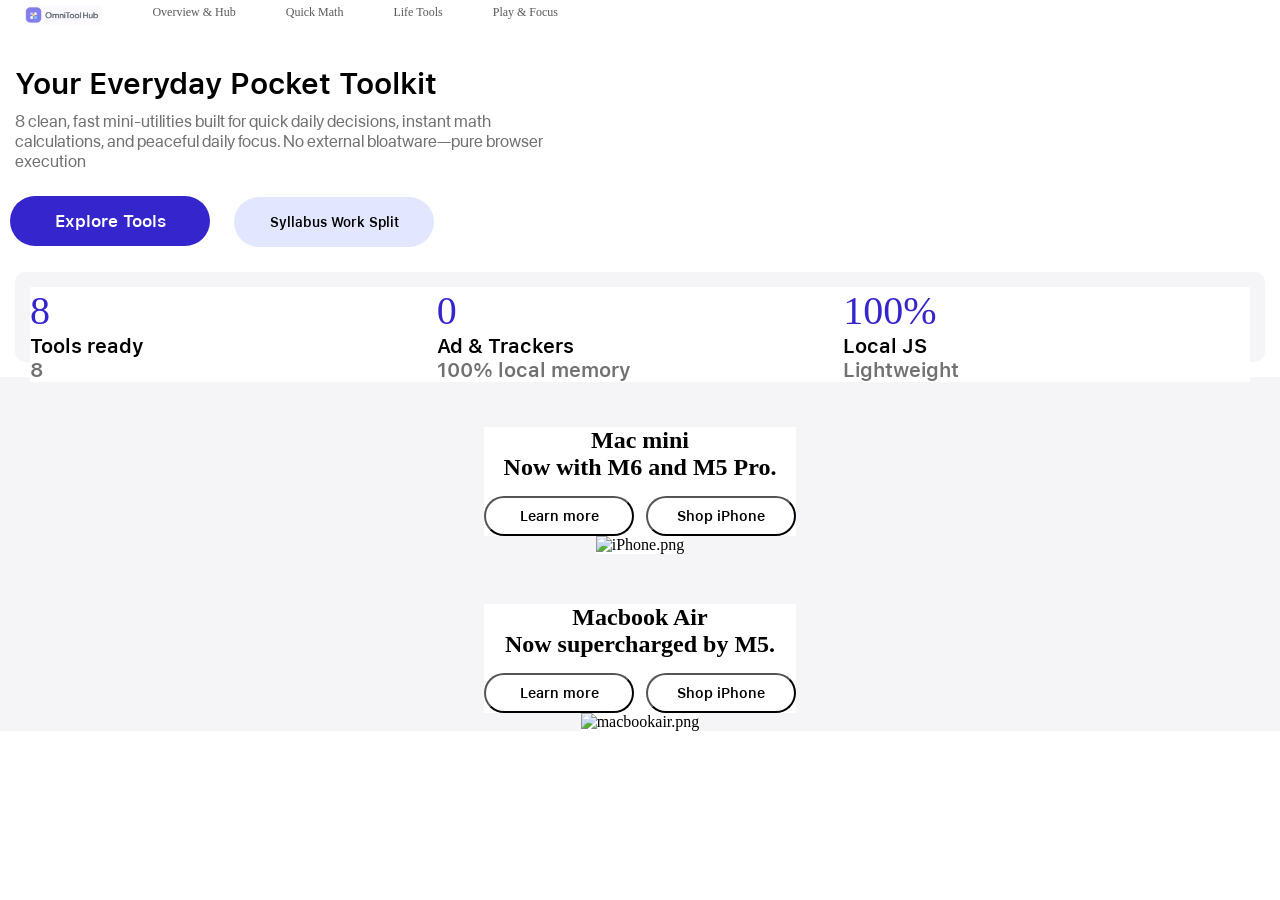
==== index.html @ f26d1bcf "Initial commit" ====
<!DOCTYPE html>
<html>
    <head>
        <link rel="stylesheet" href="styles.css">
        <script src="script.js" defer> </script>
    </head>
    <body>
        <nav>
            <ul>
                <li> <a> <img src="img/OmniToolLogo.png" alt="OmniToolLogo"> </a></li>
                <li> <p> <a href="#"> Overview & Hub </a> </p> </li>
                <li> <p> <a href="#"> Quick Math </a> </p> </li>
                <li> <p> <a href="#"> Life Tools </a> </p> </li>
                <li> <p> <a href="#"> Play & Focus </a> </p> </li>
            </ul>
        </nav>

        <header> </header>

        <section class="hero">
            <div class="hero-text"> 
                <h1 class="hero-title"> Your Everyday Pocket Toolkit </h1> 
                <p class="hero-paragraph"> 8 clean, fast mini-utilities built for quick daily decisions, instant math <br> calculations, and peaceful daily focus. No external bloatware—pure browser <br> execution</p>
            </div>
        </section>
        
        <button class="button-pill button-pill--blue"> Explore Tools </button>
        <button class="button-pill button-pill--light-blue"> Syllabus Work Split </button>

        
        <div class="grid">
            
            <div class="column">
                <span class="header-text"> 8 </span>
                <span class="p-text1"> Tools ready </span>
                <span class="p-text2"> 8 </span>
            </div>
            <div class="column">
                <span class="header-text"> 0 </span>
                <span class="p-text1"> Ad & Trackers </span>
                <span class="p-text2"> 100% local memory </span>
            </div>
            <div class="column">
                <span class="header-text"> 100% </span>
                <span class="p-text1"> Local JS </span>
                <span class="p-text2"> Lightweight </span>
            </div>
        </div>
            <section class="product-grid product-grid--white">
                <div class="product-text"> 
                    <h1 class="product-title"> Mac mini </h1>
                    <h2 class="product-subtitle"> Now with M6 and M5 Pro. </h2>
                    <div class="product-button"> 
                        <button class="learn"> Learn more </button>
                        <button class="shop"> Shop iPhone </button>
                    </div>
                </div>
                <img src="img/macMini.png" alt="iPhone.png">
            </section>
            
            <section class="product-grid product-grid--white">
                <div class="product-text"> 
                    <h1 class="product-title"> Macbook Air </h1>
                   <h2 class="product-subtitle"> Now supercharged by M5. </h2>
                    <div class="product-button"> 
                        <button class="learn"> Learn more </button>
                        <button class="shop"> Shop iPhone </button>
                    </div>
                </div>
                <img src="img/macbookair.png" alt="macbookair.png">
            </section>   
        </div>
    </body>
</html>
---- styles.css ----
/* --- SF PRO TEXT (Using Display Regular as a temporary substitute) --- */
@font-face {
    font-family: 'SF Pro Text Regular';
    src: url('fonts/sf-pro-display_regular.woff2') format('woff2'); /* This file exists! */
    font-weight: 400;
    font-style: normal;
}


/* --- SF PRO TEXT (Using your working Semibold file as the fallback) --- */
@font-face {
    font-family: 'SF Pro Text';
    src: url('fonts/sf-pro-text_semibold.woff2') format('woff2');
    font-weight: 400;
    font-style: normal;
}

@font-face {
    font-family: 'SF Pro Text';
    src: url('fonts/sf-pro-text_semibold.woff2') format('woff2');
    font-weight: 600;
    font-style: normal;
}

* {
    margin: 0;
    padding: 0;
    background-color: #FFFFFF;

}

header {
    height: 50px;
}


nav li a {
    display: block;
    color: #131313;
    text-align: center;
    padding-right: 25px;
    padding-left: 25px;
    padding-bottom: 5px;
    padding-top: 5px;
    text-decoration: none;
}

nav ul {
    list-style-type: none;
    margin: 0;
    padding: 0;
    overflow: hidden;
    background-color: #FFFFFF;

    display: flex;
    justify-content: flex-start;
    min-height: 48px;

}

nav li a:hover {
    background-color: #dfdddd;
    opacity: 0.7;
}

nav {
    place-items: center;
    min-height: 48px;

    position: fixed;
    top: 0;
    left: 0;
    width: 100%;
    z-index: 1000;
    opacity: 0.7;
}

nav p {
    font-size: 12px;
    margin: 0;
    padding: 0;
    display: inline-block;
}

nav img {
    height: 20px;
    width: auto;
    display: block;
}
/* hero */
.hero {
    margin: 15px;
}

.hero-title {
    font-family: 'SF Pro Text';
    font-size: 30px;
    color: black;
    padding-bottom: 10px;
}

.hero-paragraph {
    font-family: 'SF Pro Text Regular';
    font-size: 17px;
    color: #717171;
}

.button-pill {
    margin: 10px;
    width: 200px;
    height: 50px;
    font-family: 'SF Pro Text';
    border-radius: 30px;
    border: 0;
}   

.button-pill--blue {
    background-color: #3525CD;
    color: white;
    font-size: 17px;
}

.button-pill--light-blue {
    background-color: #E2E7FF;
}
/* Grid */

.grid {
    grid-template-columns: repeat(auto-fit, minmax(180px, 1fr));
    margin: 15px;
    padding: 15px;
    height: 60px;
    width: auto;
    background-color: #F5F5F7;
    display: grid;
    justify-content: center;
    flex-direction: column; 
    align-items: center;
    justify-content: flex-start;
    text-align: center;
    border-radius: 10px;
    
}

.column {
    display: flex;
    flex-direction: column;
    text-align: justify;
}

.header-text {
    font-size: 40px;
    font: 'SF Pro Text';
    color: #3525CD;
}

.p-text1 {
    color: black;
    font-size: 20px;
    font-family: 'SF Pro Text';
}

.p-text2 {
    color: #717171;
    font-size: 20px;
    font-family: 'SF Pro Text';
}

.grid2x1-container {
    padding-top: 10px;
    display: grid;
    grid-template-columns: repeat(2, 1fr);
    gap: 24px;

    height: 600px;
    padding-top: 40px;
}

.product-grid {
    padding-top: 50px;
    
    display: flex;
    flex-direction: column; 
    justify-content: flex-start;
    align-items: center;
    text-align: center;
    max-width: 100%;
    height: auto;
    overflow: hidden;
}

.product-grid--white {
    background-color: #F5F5F7;
}


.product-button {
    display: flex;
    justify-content: center;
    align-items: center;  
    gap: 12px;          
    margin-top: 15px;
    width: 100%;
}


.learn, .shop {
    font-size: 14px;   
    font-weight: 400;
    font-family: 'SF Pro Text';
    
    height: 40px;
    width: 150px;
    border-radius: 980px; 
    cursor: pointer; 
    
    
}
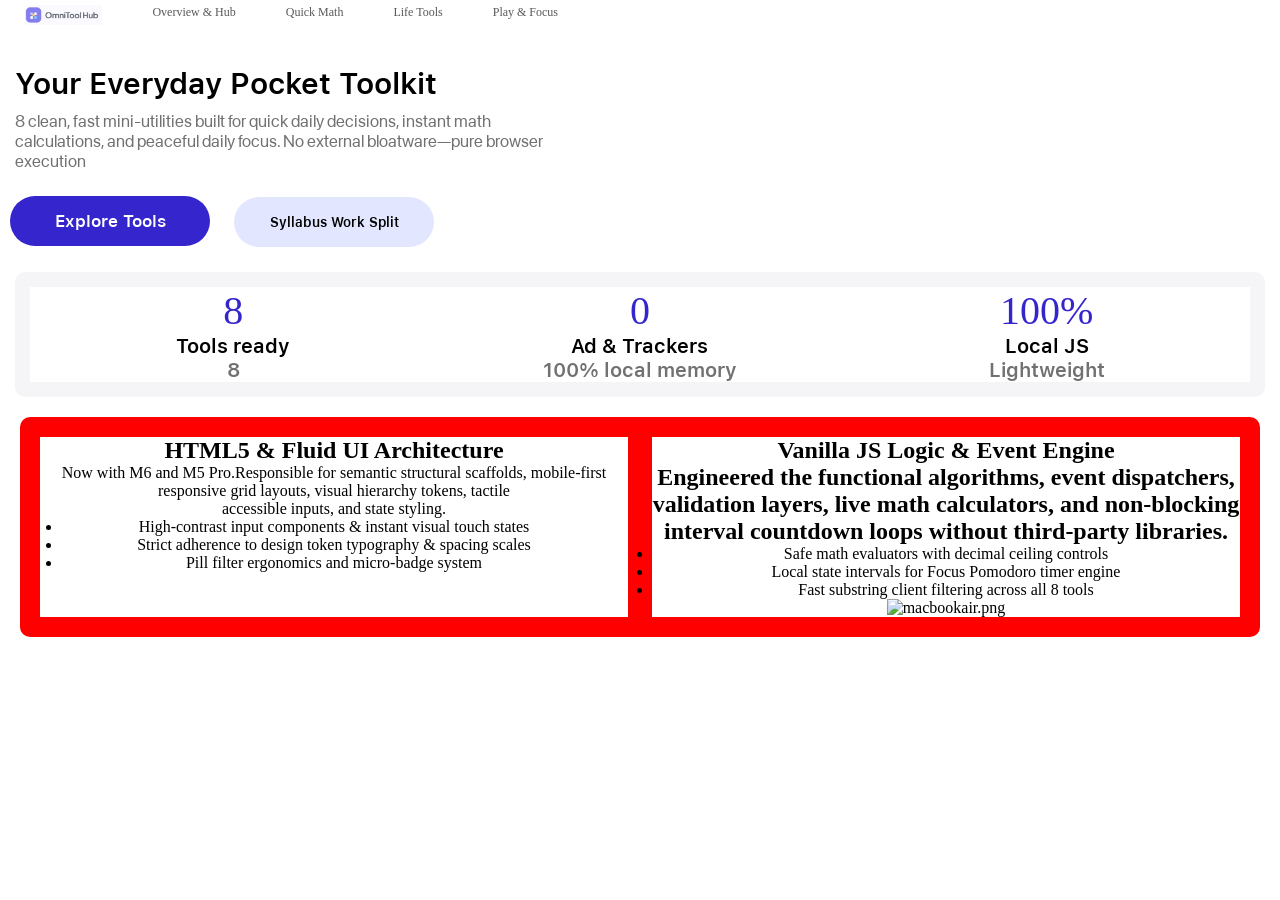
==== commit 01ae20ea: "Made calculatorhtml and css WIP" ====
--- a/index.html
+++ b/index.html
@@ -9,7 +9,7 @@
             <ul>
                 <li> <a> <img src="img/OmniToolLogo.png" alt="OmniToolLogo"> </a></li>
                 <li> <p> <a href="#"> Overview & Hub </a> </p> </li>
-                <li> <p> <a href="#"> Quick Math </a> </p> </li>
+                <li> <p> <a href="calculator.html"> Quick Math </a> </p> </li>
                 <li> <p> <a href="#"> Life Tools </a> </p> </li>
                 <li> <p> <a href="#"> Play & Focus </a> </p> </li>
             </ul>
@@ -46,29 +46,33 @@
                 <span class="p-text2"> Lightweight </span>
             </div>
         </div>
+
+        <div class="grid2x1-container">
             <section class="product-grid product-grid--white">
                 <div class="product-text"> 
-                    <h1 class="product-title"> Mac mini </h1>
-                    <h2 class="product-subtitle"> Now with M6 and M5 Pro. </h2>
-                    <div class="product-button"> 
-                        <button class="learn"> Learn more </button>
-                        <button class="shop"> Shop iPhone </button>
-                    </div>
+                    <h1 class="product-title"> HTML5 & Fluid UI Architecture </h1>
+                    <p class="product-paragraph"> Now with M6 and M5 Pro.Responsible for semantic structural scaffolds, mobile-first <br> responsive grid layouts, visual hierarchy tokens, tactile <br> accessible inputs, and state styling. </p>
+                    <ul> 
+                        <li> High-contrast input components & instant visual touch states </li> 
+                        <li> Strict adherence to design token typography & spacing scales</li>
+                        <li> Pill filter ergonomics and micro-badge system </li>
+                    </ul>
                 </div>
-                <img src="img/macMini.png" alt="iPhone.png">
             </section>
             
             <section class="product-grid product-grid--white">
                 <div class="product-text"> 
-                    <h1 class="product-title"> Macbook Air </h1>
-                   <h2 class="product-subtitle"> Now supercharged by M5. </h2>
-                    <div class="product-button"> 
-                        <button class="learn"> Learn more </button>
-                        <button class="shop"> Shop iPhone </button>
-                    </div>
+                    <h1 class="product-title"> Vanilla JS Logic & Event Engine </h1>
+                    <h2 class="product-paragraph"> Engineered the functional algorithms, event dispatchers, <br> validation layers, live math calculators, and non-blocking <br> interval countdown loops without third-party libraries. </h2>
+                    <ul> 
+                        <li> Safe math evaluators with decimal ceiling controls </li> 
+                        <li> Local state intervals for Focus Pomodoro timer engine</li>
+                        <li> Fast substring client filtering across all 8 tools </li>
+                    </ul>
                 </div>
                 <img src="img/macbookair.png" alt="macbookair.png">
-            </section>   
-        </div>
+            </section> 
+        </div>  
+
     </body>
 </html>
--- a/styles.css
+++ b/styles.css
@@ -129,7 +129,7 @@
     grid-template-columns: repeat(auto-fit, minmax(180px, 1fr));
     margin: 15px;
     padding: 15px;
-    height: 60px;
+    height: auto;
     width: auto;
     background-color: #F5F5F7;
     display: grid;
@@ -146,6 +146,7 @@
     display: flex;
     flex-direction: column;
     text-align: justify;
+    align-items: center;
 }
 
 .header-text {
@@ -166,53 +167,31 @@
     font-family: 'SF Pro Text';
 }
 
+/* Grid 2 */
+
 .grid2x1-container {
-    padding-top: 10px;
+    border-radius: 10px;
+    padding: 20px;
+    margin: 20px;
+
     display: grid;
     grid-template-columns: repeat(2, 1fr);
     gap: 24px;
-
-    height: 600px;
-    padding-top: 40px;
+    background-color: red;
+    height: auto;
 }
 
 .product-grid {
-    padding-top: 50px;
-    
     display: flex;
     flex-direction: column; 
-    justify-content: flex-start;
+    justify-content: space-between;
     align-items: center;
     text-align: center;
     max-width: 100%;
     height: auto;
-    overflow: hidden;
 }
 
 .product-grid--white {
-    background-color: #F5F5F7;
+    background-color: #FFFF;
 }
 
-
-.product-button {
-    display: flex;
-    justify-content: center;
-    align-items: center;  
-    gap: 12px;          
-    margin-top: 15px;
-    width: 100%;
-}
-
-
-.learn, .shop {
-    font-size: 14px;   
-    font-weight: 400;
-    font-family: 'SF Pro Text';
-    
-    height: 40px;
-    width: 150px;
-    border-radius: 980px; 
-    cursor: pointer; 
-    
-    
-}
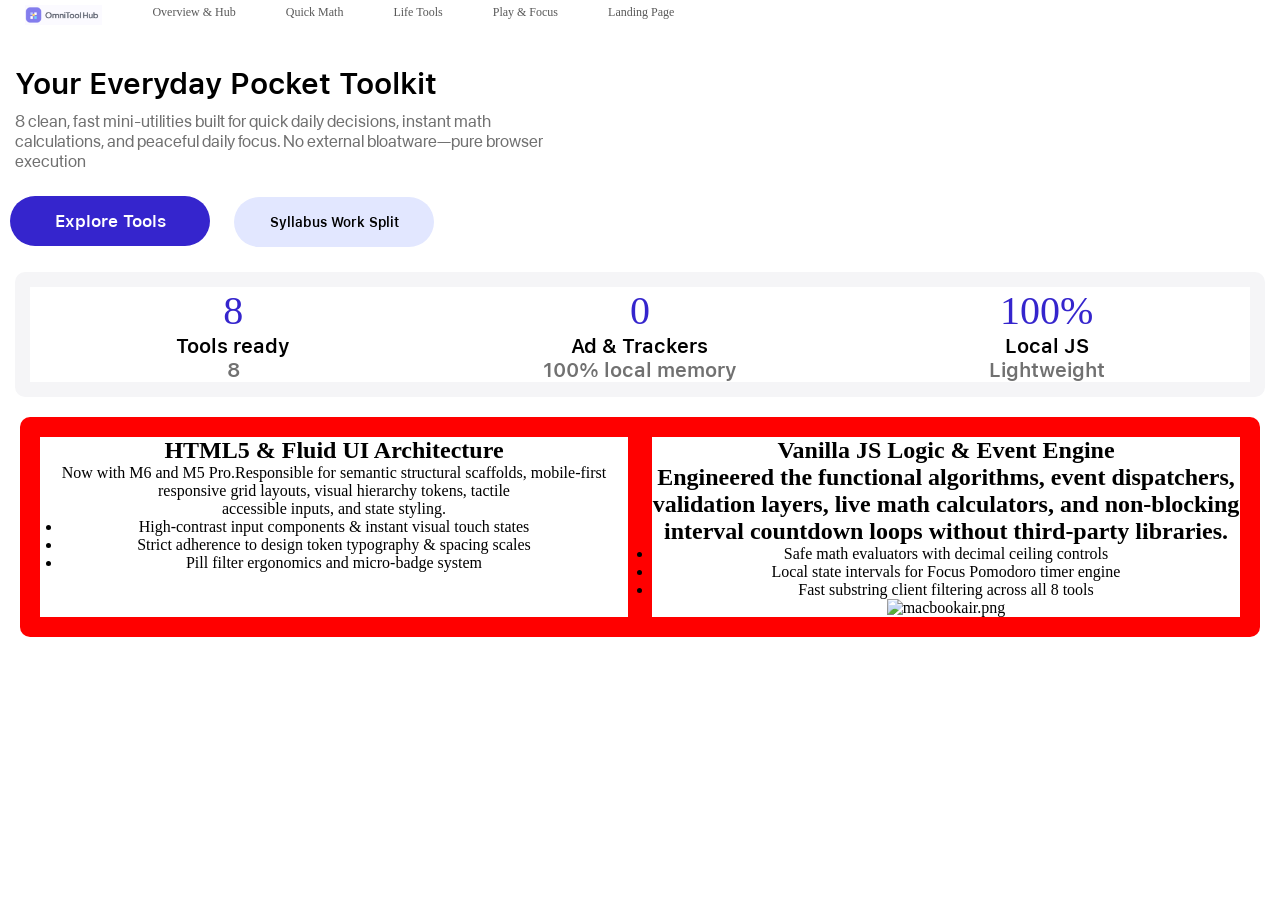
==== commit 19e74875: "update" ====
--- a/index.html
+++ b/index.html
@@ -7,11 +7,12 @@
     <body>
         <nav>
             <ul>
-                <li> <a> <img src="img/OmniToolLogo.png" alt="OmniToolLogo"> </a></li>
+                <li> <a href="landing-page.html"> <img src="img/OmniToolLogo.png" alt="OmniToolLogo"> </a></li>
                 <li> <p> <a href="#"> Overview & Hub </a> </p> </li>
                 <li> <p> <a href="calculator.html"> Quick Math </a> </p> </li>
-                <li> <p> <a href="#"> Life Tools </a> </p> </li>
+                <li> <p> <a href="lifetools.html"> Life Tools </a> </p> </li>
                 <li> <p> <a href="#"> Play & Focus </a> </p> </li>
+                <li><p><a href="AMRIT-WORK/landing-page.html">Landing Page</a></p></li>
             </ul>
         </nav>
 
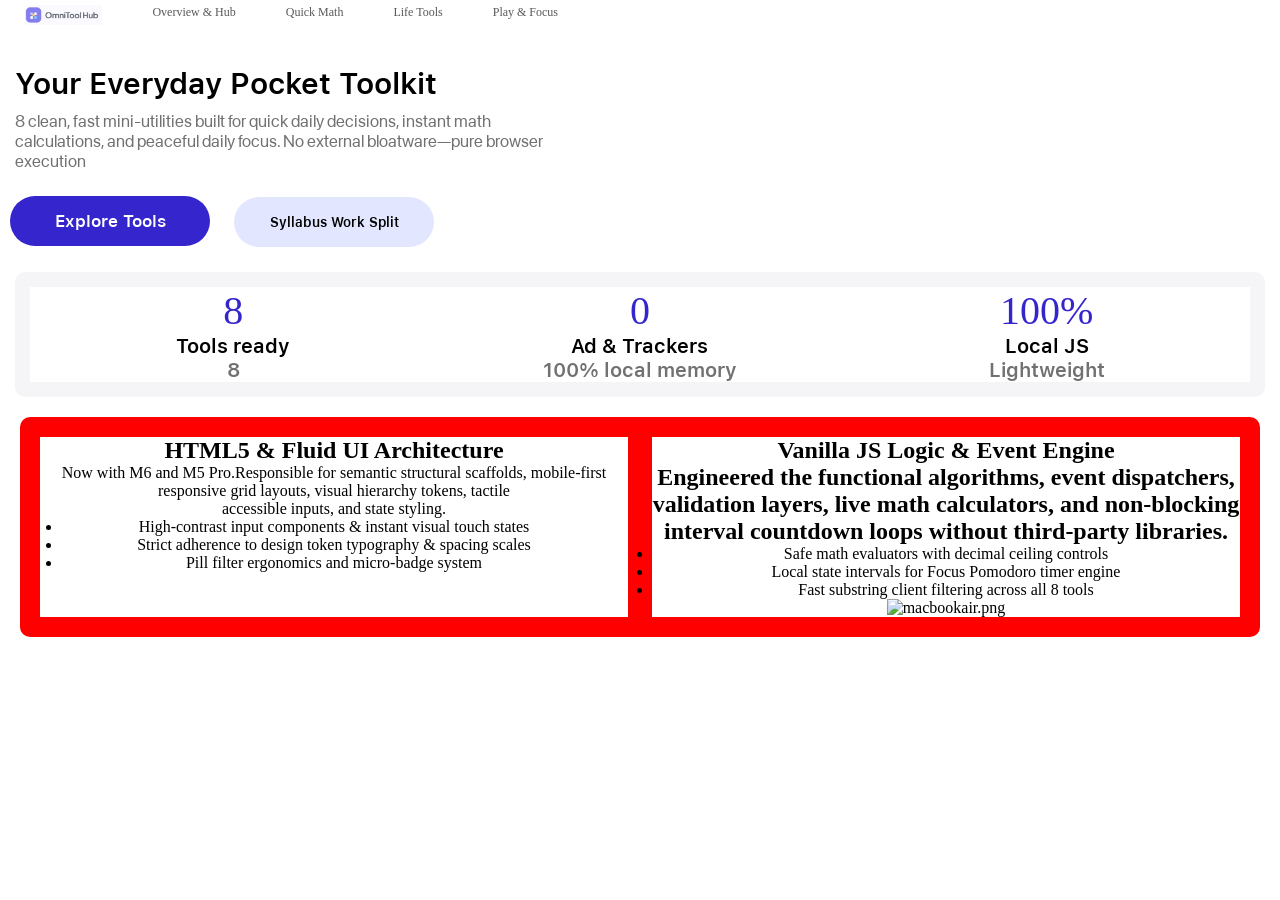
==== commit b4dbb4fe: "WIP play and focus page and made a readme" ====
--- a/index.html
+++ b/index.html
@@ -11,8 +11,7 @@
                 <li> <p> <a href="#"> Overview & Hub </a> </p> </li>
                 <li> <p> <a href="calculator.html"> Quick Math </a> </p> </li>
                 <li> <p> <a href="lifetools.html"> Life Tools </a> </p> </li>
-                <li> <p> <a href="#"> Play & Focus </a> </p> </li>
-                <li><p><a href="AMRIT-WORK/landing-page.html">Landing Page</a></p></li>
+                <li> <p> <a href="playandfocus.html"> Play & Focus </a> </p> </li>
             </ul>
         </nav>
 
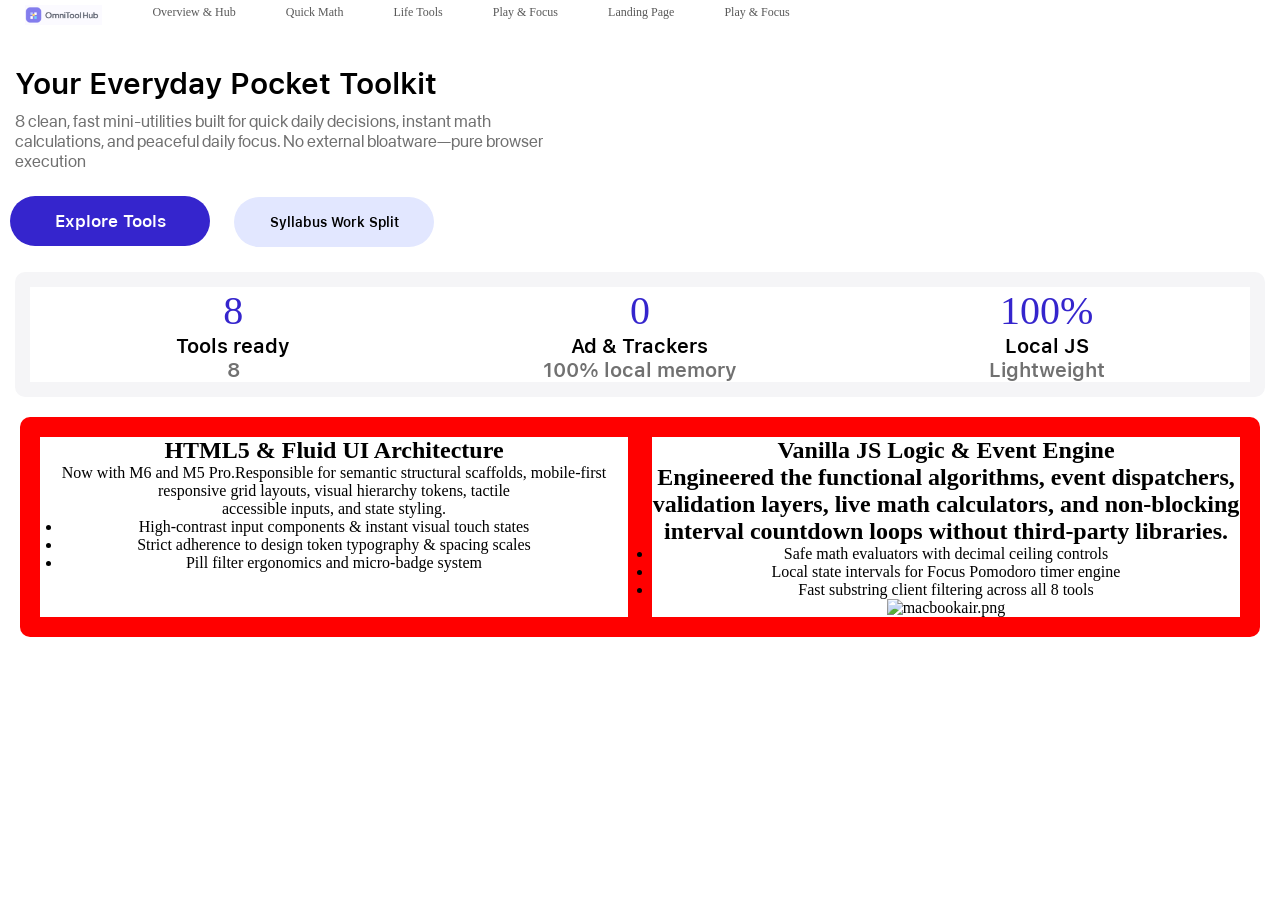
==== commit 756e1f11: "Merge branch 'main' into main" ====
--- a/index.html
+++ b/index.html
@@ -11,6 +11,8 @@
                 <li> <p> <a href="#"> Overview & Hub </a> </p> </li>
                 <li> <p> <a href="calculator.html"> Quick Math </a> </p> </li>
                 <li> <p> <a href="lifetools.html"> Life Tools </a> </p> </li>
+                <li> <p> <a href="#"> Play & Focus </a> </p> </li>
+                <li><p><a href="AMRIT-WORK/landing-page.html">Landing Page</a></p></li>
                 <li> <p> <a href="playandfocus.html"> Play & Focus </a> </p> </li>
             </ul>
         </nav>
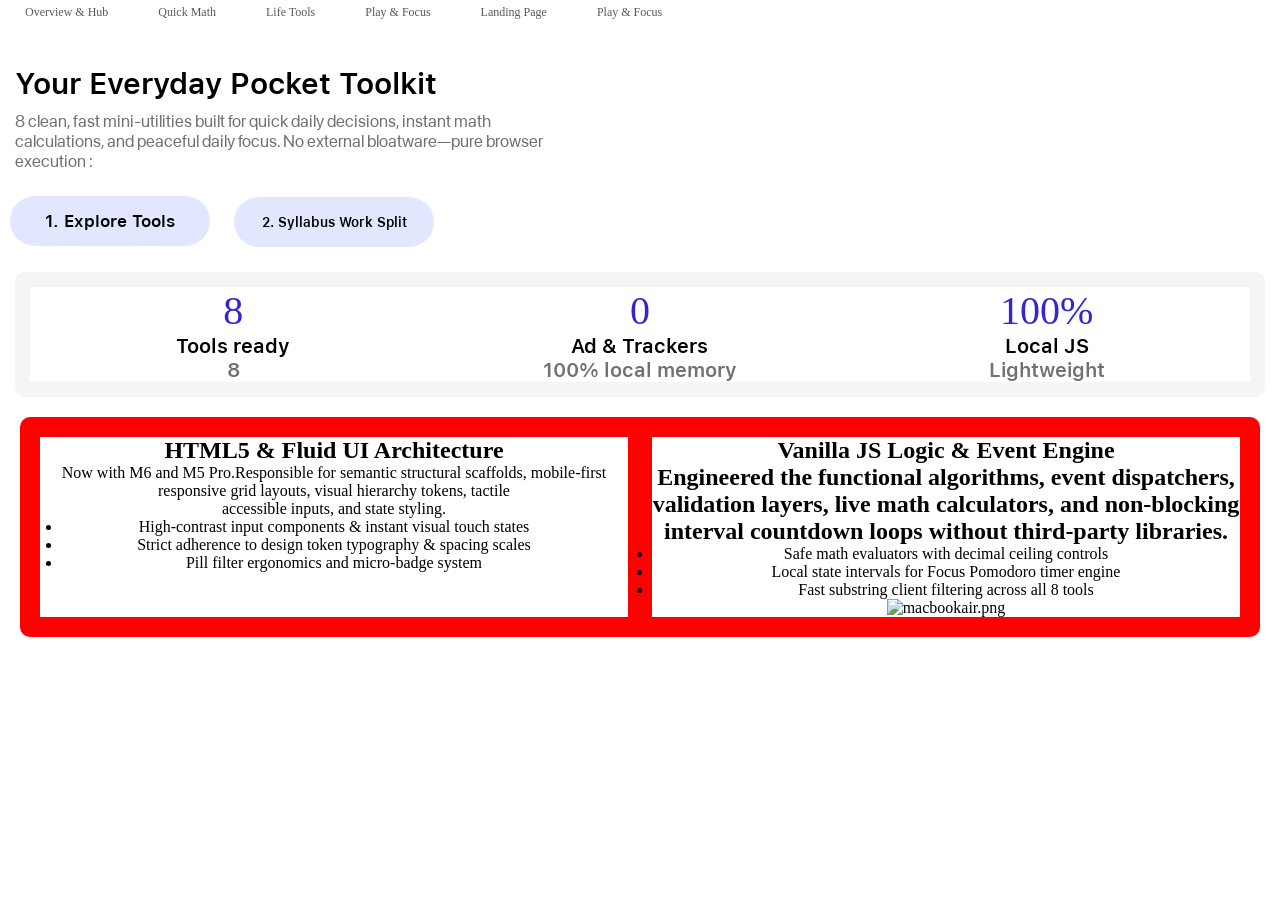
==== commit c3b357d4: "updating some files" ====
--- a/index.html
+++ b/index.html
@@ -7,7 +7,7 @@
     <body>
         <nav>
             <ul>
-                <li> <a href="landing-page.html"> <img src="img/OmniToolLogo.png" alt="OmniToolLogo"> </a></li>
+               
                 <li> <p> <a href="#"> Overview & Hub </a> </p> </li>
                 <li> <p> <a href="calculator.html"> Quick Math </a> </p> </li>
                 <li> <p> <a href="lifetools.html"> Life Tools </a> </p> </li>
@@ -22,12 +22,12 @@
         <section class="hero">
             <div class="hero-text"> 
                 <h1 class="hero-title"> Your Everyday Pocket Toolkit </h1> 
-                <p class="hero-paragraph"> 8 clean, fast mini-utilities built for quick daily decisions, instant math <br> calculations, and peaceful daily focus. No external bloatware—pure browser <br> execution</p>
+                <p class="hero-paragraph"> 8 clean, fast mini-utilities built for quick daily decisions, instant math <br> calculations, and peaceful daily focus. No external bloatware—pure browser <br> execution :</p>
             </div>
         </section>
         
-        <button class="button-pill button-pill--blue"> Explore Tools </button>
-        <button class="button-pill button-pill--light-blue"> Syllabus Work Split </button>
+        <button class="button-pill button-pill--blue">1. Explore Tools </button>
+        <button class="button-pill button-pill--light-blue">2. Syllabus Work Split </button>
 
         
         <div class="grid">
--- a/styles.css
+++ b/styles.css
@@ -115,8 +115,8 @@
 }   
 
 .button-pill--blue {
-    background-color: #3525CD;
-    color: white;
+    background-color: #E2E7FF;
+    color: black;
     font-size: 17px;
 }
 
